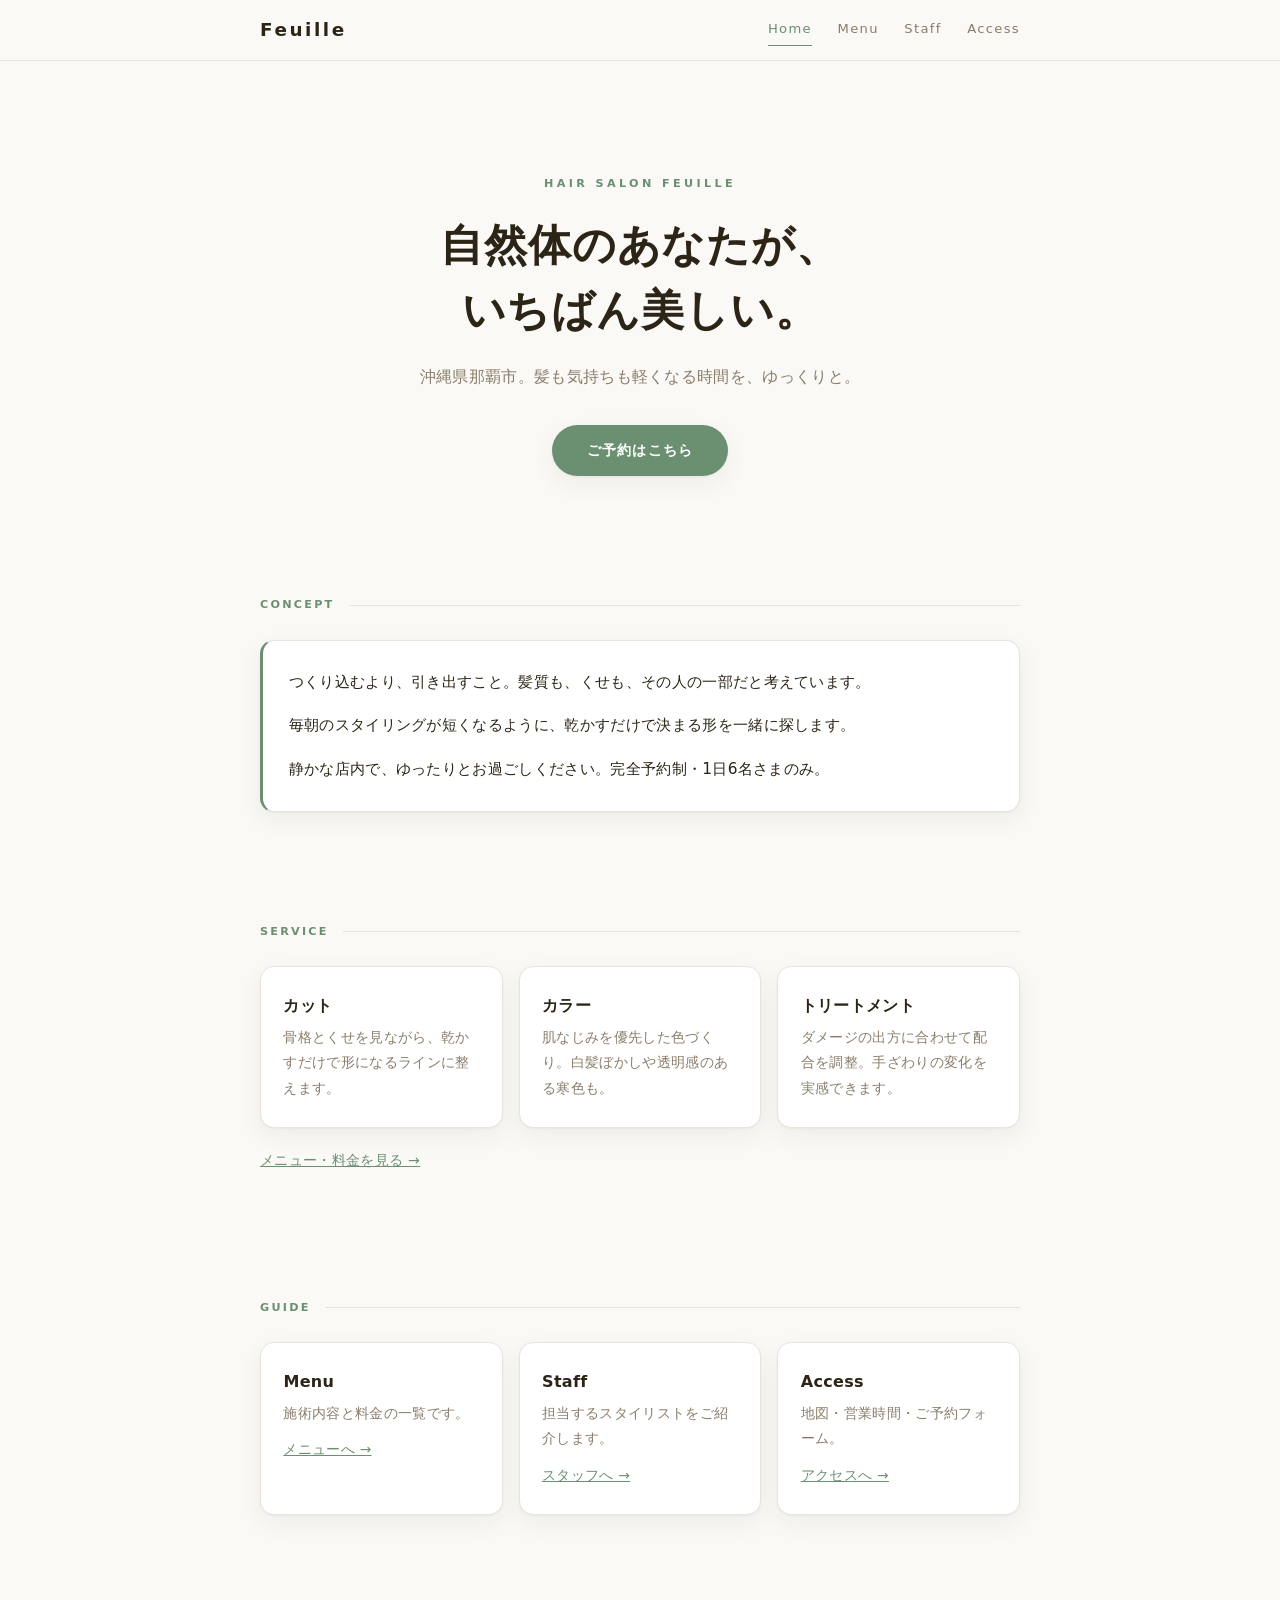
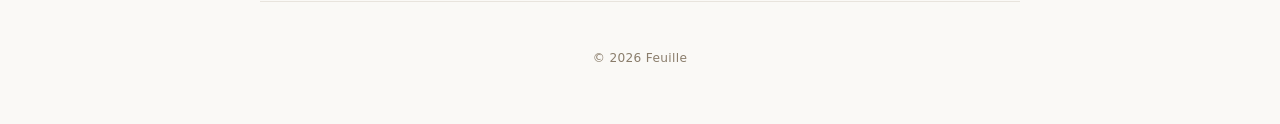
==== index.html @ 7dfeb838 "initial commit Co-Authored-By: Claude Opus 5 (1M context) <noreply@anthropic.com>" ====
<!DOCTYPE html>
<html lang="ja">
<head>
<meta charset="UTF-8">
<meta name="viewport" content="width=device-width, initial-scale=1">
<title>Feuille（フォイユ）— 沖縄県那覇市の美容室</title>
<meta name="description" content="自然体のあなたが、いちばん美しい。沖縄県那覇市の美容室 Feuille（フォイユ）。カット・カラー・トリートメント。10:00〜19:00（火曜定休）">
<meta name="color-scheme" content="light dark">
<meta property="og:type" content="website">
<meta property="og:title" content="Feuille（フォイユ）— 沖縄県那覇市の美容室">
<meta property="og:description" content="自然体のあなたが、いちばん美しい。">
<link rel="stylesheet" href="style.css">
</head>

<body>

<header class="nav">
  <div class="nav-inner">
    <a class="brand" href="index.html">Feuille</a>
    <button class="nav-toggle" type="button" id="nav-toggle"
            aria-expanded="false" aria-controls="nav-menu" aria-label="メニューを開く">
      <span></span><span></span><span></span>
    </button>
    <nav class="nav-menu" id="nav-menu" aria-label="メインナビゲーション">
      <a href="index.html" aria-current="page">Home</a>
      <a href="menu.html">Menu</a>
      <a href="staff.html">Staff</a>
      <a href="access.html">Access</a>
    </nav>
  </div>
</header>

<div class="wrap">

  <header class="hero">
    <p class="eyebrow">Hair Salon Feuille</p>
    <h1>自然体のあなたが、<br>いちばん美しい。</h1>
    <p class="lead">沖縄県那覇市。髪も気持ちも軽くなる時間を、ゆっくりと。</p>
    <a class="btn" href="access.html#reserve">ご予約はこちら</a>
  </header>

  <main>
    <section aria-labelledby="concept-label">
      <h2 class="label" id="concept-label">Concept</h2>
      <div class="panel reveal">
        <p>つくり込むより、引き出すこと。髪質も、くせも、その人の一部だと考えています。</p>
        <p>毎朝のスタイリングが短くなるように、乾かすだけで決まる形を一緒に探します。</p>
        <p>静かな店内で、ゆったりとお過ごしください。完全予約制・1日6名さまのみ。</p>
      </div>
    </section>

    <section aria-labelledby="service-label">
      <h2 class="label" id="service-label">Service</h2>
      <div class="grid">
        <article class="card reveal">
          <h3>カット</h3>
          <p>骨格とくせを見ながら、乾かすだけで形になるラインに整えます。</p>
        </article>
        <article class="card reveal">
          <h3>カラー</h3>
          <p>肌なじみを優先した色づくり。白髪ぼかしや透明感のある寒色も。</p>
        </article>
        <article class="card reveal">
          <h3>トリートメント</h3>
          <p>ダメージの出方に合わせて配合を調整。手ざわりの変化を実感できます。</p>
        </article>
      </div>
      <p style="margin-top:1.2rem;font-size:.88rem;">
        <a href="menu.html">メニュー・料金を見る →</a>
      </p>
    </section>

    <section aria-labelledby="guide-label">
      <h2 class="label" id="guide-label">Guide</h2>
      <div class="grid">
        <article class="card reveal">
          <h3>Menu</h3>
          <p>施術内容と料金の一覧です。</p>
          <p style="margin-top:.7rem;"><a href="menu.html">メニューへ →</a></p>
        </article>
        <article class="card reveal">
          <h3>Staff</h3>
          <p>担当するスタイリストをご紹介します。</p>
          <p style="margin-top:.7rem;"><a href="staff.html">スタッフへ →</a></p>
        </article>
        <article class="card reveal">
          <h3>Access</h3>
          <p>地図・営業時間・ご予約フォーム。</p>
          <p style="margin-top:.7rem;"><a href="access.html">アクセスへ →</a></p>
        </article>
      </div>
    </section>
  </main>

  <footer>
    <p>&copy; 2026 Feuille</p>
  </footer>

</div>

<script src="script.js"></script>
</body>
</html>
---- style.css ----
/* ============================================================
   Feuille — 共通スタイル
   全ページで読み込む。配色の変更はこのファイル1箇所で済む。
   ============================================================ */

:root {
  --accent:        #6b8f71;   /* くすみグリーン */
  --accent-strong: #4a6b50;
  --accent-soft:   rgba(107, 143, 113, .10);

  --bg:            #faf9f6;
  --bg-elevated:   #ffffff;
  --border:        #e8e4dd;
  --text:          #2c2416;
  --text-muted:    #8a7d6b;

  --radius:        14px;
  --shadow:        0 1px 2px rgba(44, 36, 22, .04),
                   0 8px 24px rgba(44, 36, 22, .06);
  --maxw:          760px;
  --nav-h:         60px;
}

@media (prefers-color-scheme: dark) {
  :root {
    --accent:        #8fb495;
    --accent-strong: #a9c9ae;
    --accent-soft:   rgba(143, 180, 149, .14);

    --bg:            #151614;
    --bg-elevated:   #1d1f1c;
    --border:        #2b2e2a;
    --text:          #eceae4;
    --text-muted:    #9c968a;

    --shadow:        0 1px 2px rgba(0, 0, 0, .3),
                     0 8px 24px rgba(0, 0, 0, .25);
  }
}

/* ============================================================
   Base
   ============================================================ */
*, *::before, *::after { box-sizing: border-box; }
html { -webkit-text-size-adjust: 100%; scroll-behavior: smooth; }

body {
  margin: 0;
  background: var(--bg);
  color: var(--text);
  font-family: "Hiragino Sans", "Hiragino Kaku Gothic ProN", "Yu Gothic UI",
               "Noto Sans JP", system-ui, -apple-system, "Segoe UI", sans-serif;
  font-size: 16px;
  line-height: 1.9;
  letter-spacing: .02em;
  -webkit-font-smoothing: antialiased;
}

.wrap {
  width: min(100% - 2.5rem, var(--maxw));
  margin-inline: auto;
}

a { color: var(--accent); }

/* ============================================================
   Navigation
   ============================================================ */
.nav {
  position: sticky;
  top: 0;
  z-index: 50;
  border-bottom: 1px solid var(--border);
  background: color-mix(in srgb, var(--bg) 88%, transparent);
  backdrop-filter: blur(10px);
}

.nav-inner {
  width: min(100% - 2.5rem, var(--maxw));
  margin-inline: auto;
  height: var(--nav-h);
  display: flex;
  align-items: center;
  justify-content: space-between;
}

.brand {
  font-size: 1.15rem;
  font-weight: 700;
  letter-spacing: .14em;
  color: var(--text);
  text-decoration: none;
}

.nav-menu {
  display: flex;
  gap: 1.6rem;
}

.nav-menu a {
  font-size: .82rem;
  letter-spacing: .1em;
  text-decoration: none;
  color: var(--text-muted);
  padding-block: .2rem;
  border-bottom: 1px solid transparent;
}

.nav-menu a[aria-current="page"] {
  color: var(--accent);
  border-bottom-color: var(--accent);
}

@media (hover: hover) {
  .nav-menu a:hover { color: var(--text); }
}

/* ---- ハンバーガー ---- */
.nav-toggle {
  display: none;
  width: 40px;
  height: 40px;
  padding: 0;
  border: none;
  background: none;
  cursor: pointer;
}

.nav-toggle span {
  display: block;
  width: 22px;
  height: 1.5px;
  margin: 5px auto;
  background: var(--text);
  transition: transform .25s ease, opacity .25s ease;
}

.nav-toggle[aria-expanded="true"] span:nth-child(1) { transform: translateY(6.5px) rotate(45deg); }
.nav-toggle[aria-expanded="true"] span:nth-child(2) { opacity: 0; }
.nav-toggle[aria-expanded="true"] span:nth-child(3) { transform: translateY(-6.5px) rotate(-45deg); }

@media (max-width: 680px) {
  .nav-toggle { display: block; }

  .nav-menu {
    position: absolute;
    left: 0;
    right: 0;
    top: var(--nav-h);
    flex-direction: column;
    gap: 0;
    padding: .5rem 1.25rem 1.2rem;
    border-bottom: 1px solid var(--border);
    background: var(--bg);
    /* 閉じている間はフォーカスも当たらないようにする */
    display: none;
  }

  .nav-menu.is-open { display: flex; }
  .nav-menu a { padding-block: .7rem; border-bottom: none; }
}

/* ============================================================
   Hero
   ============================================================ */
.hero {
  padding: clamp(4rem, 14vw, 7rem) 0 clamp(2.5rem, 8vw, 4rem);
  text-align: center;
}

.hero .eyebrow {
  margin: 0 0 1.2rem;
  font-size: .7rem;
  font-weight: 700;
  letter-spacing: .3em;
  text-transform: uppercase;
  color: var(--accent);
}

.hero h1 {
  margin: 0;
  font-size: clamp(1.7rem, 5.6vw, 2.7rem);
  font-weight: 700;
  line-height: 1.5;
  letter-spacing: .02em;
}

.hero .lead {
  max-width: 32em;
  margin: 1.2rem auto 0;
  color: var(--text-muted);
  font-size: clamp(.92rem, 3.2vw, 1rem);
}

.btn {
  display: inline-block;
  margin-top: 2rem;
  padding: .75rem 2.2rem;
  border-radius: 999px;
  background: var(--accent);
  color: #fff;
  font-size: .9rem;
  font-weight: 700;
  letter-spacing: .08em;
  text-decoration: none;
  box-shadow: var(--shadow);
  transition: background .2s ease;
}
@media (hover: hover) {
  .btn:hover { background: var(--accent-strong); }
}

/* ============================================================
   Sections
   ============================================================ */
section { padding-block: clamp(2.2rem, 7vw, 3.4rem); }

.label {
  margin: 0 0 1.5rem;
  display: flex;
  align-items: center;
  gap: .9rem;
  font-size: .7rem;
  font-weight: 700;
  letter-spacing: .2em;
  text-transform: uppercase;
  color: var(--accent);
}
.label::after {
  content: "";
  flex: 1;
  height: 1px;
  background: var(--border);
}

.panel {
  padding: 1.7rem 1.6rem;
  border: 1px solid var(--border);
  border-left: 3px solid var(--accent);
  border-radius: var(--radius);
  background: var(--bg-elevated);
  box-shadow: var(--shadow);
}
.panel p { margin: 0; font-size: .96rem; }
.panel p + p { margin-top: .9rem; }

/* ============================================================
   Cards（サービス概要・スタッフ）
   ============================================================ */
.grid {
  display: grid;
  grid-template-columns: repeat(auto-fit, minmax(220px, 1fr));
  gap: 1rem;
}

.card {
  padding: 1.6rem 1.4rem;
  border: 1px solid var(--border);
  border-radius: var(--radius);
  background: var(--bg-elevated);
  box-shadow: var(--shadow);
  transition: transform .25s ease, border-color .25s ease;
}
@media (hover: hover) {
  .card:hover { transform: translateY(-3px); border-color: var(--accent); }
}

.card h3 {
  margin: 0 0 .4rem;
  font-size: 1rem;
  font-weight: 700;
  line-height: 1.6;
}
.card p {
  margin: 0;
  font-size: .86rem;
  line-height: 1.85;
  color: var(--text-muted);
}

/* ---- スタッフ ---- */
.staff { text-align: center; }

.initial {
  width: 74px;
  height: 74px;
  margin: 0 auto 1.1rem;
  border-radius: 50%;
  display: grid;
  place-items: center;
  font-size: 1.7rem;
  font-weight: 700;
  letter-spacing: .04em;
  color: #fff;
  background: linear-gradient(140deg, var(--accent), var(--accent-strong));
  box-shadow: 0 0 0 6px var(--accent-soft);
}

.staff .role {
  display: block;
  margin-bottom: .6rem;
  font-size: .72rem;
  font-weight: 700;
  letter-spacing: .14em;
  color: var(--accent);
}

/* ============================================================
   Menu list（料金表）
   ============================================================ */
.menu-list {
  margin: 0;
  padding: .6rem 1.5rem;
  list-style: none;
  border: 1px solid var(--border);
  border-radius: var(--radius);
  background: var(--bg-elevated);
  box-shadow: var(--shadow);
}

.menu-list li {
  display: flex;
  align-items: center;
  gap: .8rem;
  padding: 1rem 0;
  border-bottom: 1px dashed var(--border);
}
.menu-list li:last-child { border-bottom: none; }

.menu-list .info { min-width: 0; }
.menu-list .name { display: block; font-size: .98rem; font-weight: 600; }
.menu-list .desc {
  display: block;
  margin-top: .15rem;
  font-size: .8rem;
  color: var(--text-muted);
}

.menu-list .leader {
  flex: 1;
  min-width: 1.5rem;
  height: 1px;
  background: repeating-linear-gradient(
    to right, var(--border) 0 3px, transparent 3px 7px);
}

.menu-list .price {
  flex-shrink: 0;
  font-size: .95rem;
  font-weight: 700;
  color: var(--accent);
  font-variant-numeric: tabular-nums;
}

/* ============================================================
   Access（情報・地図・フォーム）
   ============================================================ */
.info-list {
  margin: 0;
  display: grid;
  gap: .7rem;
}
.info-list > div { display: flex; gap: 1rem; align-items: baseline; }
.info-list dt {
  flex-shrink: 0;
  width: 5em;
  font-size: .74rem;
  font-weight: 700;
  letter-spacing: .12em;
  color: var(--accent);
}
.info-list dd { margin: 0; font-size: .94rem; }

.map {
  margin-top: 1.2rem;
  border: 1px solid var(--border);
  border-radius: var(--radius);
  overflow: hidden;
  box-shadow: var(--shadow);
  line-height: 0;
}
.map iframe {
  display: block;
  width: 100%;
  height: clamp(220px, 45vw, 320px);
  border: 0;
}

/* ---- 予約フォーム ---- */
.form {
  display: grid;
  gap: 1.1rem;
  padding: 1.7rem 1.6rem;
  border: 1px solid var(--border);
  border-radius: var(--radius);
  background: var(--bg-elevated);
  box-shadow: var(--shadow);
}

.field { display: grid; gap: .4rem; }

.field label {
  font-size: .78rem;
  font-weight: 700;
  letter-spacing: .08em;
  color: var(--text-muted);
}

.field input,
.field select {
  width: 100%;
  padding: .6rem .8rem;
  border: 1px solid var(--border);
  border-radius: 9px;
  background: var(--bg);
  color: var(--text);
  font: inherit;
  font-size: .9rem;
}

.field input:focus-visible,
.field select:focus-visible {
  outline: 2px solid var(--accent);
  outline-offset: 1px;
}

.form button {
  padding: .75rem 0;
  border: none;
  border-radius: 999px;
  background: var(--accent);
  color: #fff;
  font: inherit;
  font-size: .9rem;
  font-weight: 700;
  letter-spacing: .08em;
  cursor: pointer;
  transition: background .2s ease;
}
@media (hover: hover) {
  .form button:hover { background: var(--accent-strong); }
}

.form-note {
  margin: 0;
  font-size: .76rem;
  color: var(--text-muted);
  text-align: center;
}

/* 送信後に出すデモ用メッセージ */
.form-result {
  margin: 0;
  padding: .7rem 1rem;
  border-radius: 9px;
  background: var(--accent-soft);
  color: var(--accent);
  font-size: .84rem;
  font-weight: 700;
  text-align: center;
}
.form-result[hidden] { display: none; }

/* ============================================================
   Footer
   ============================================================ */
footer {
  margin-top: 2rem;
  padding: 2.8rem 0 3.4rem;
  border-top: 1px solid var(--border);
  text-align: center;
  color: var(--text-muted);
  font-size: .76rem;
}
footer p { margin: 0; }

/* ============================================================
   Scroll reveal
   ============================================================ */
.reveal {
  opacity: 0;
  transform: translateY(14px);
  transition: opacity .6s ease, transform .6s ease;
}
.reveal.visible { opacity: 1; transform: none; }

@media (prefers-reduced-motion: reduce) {
  html { scroll-behavior: auto; }
  .reveal { opacity: 1; transform: none; transition: none; }
  .card, .btn, .form button, .nav-toggle span { transition: none; }
}
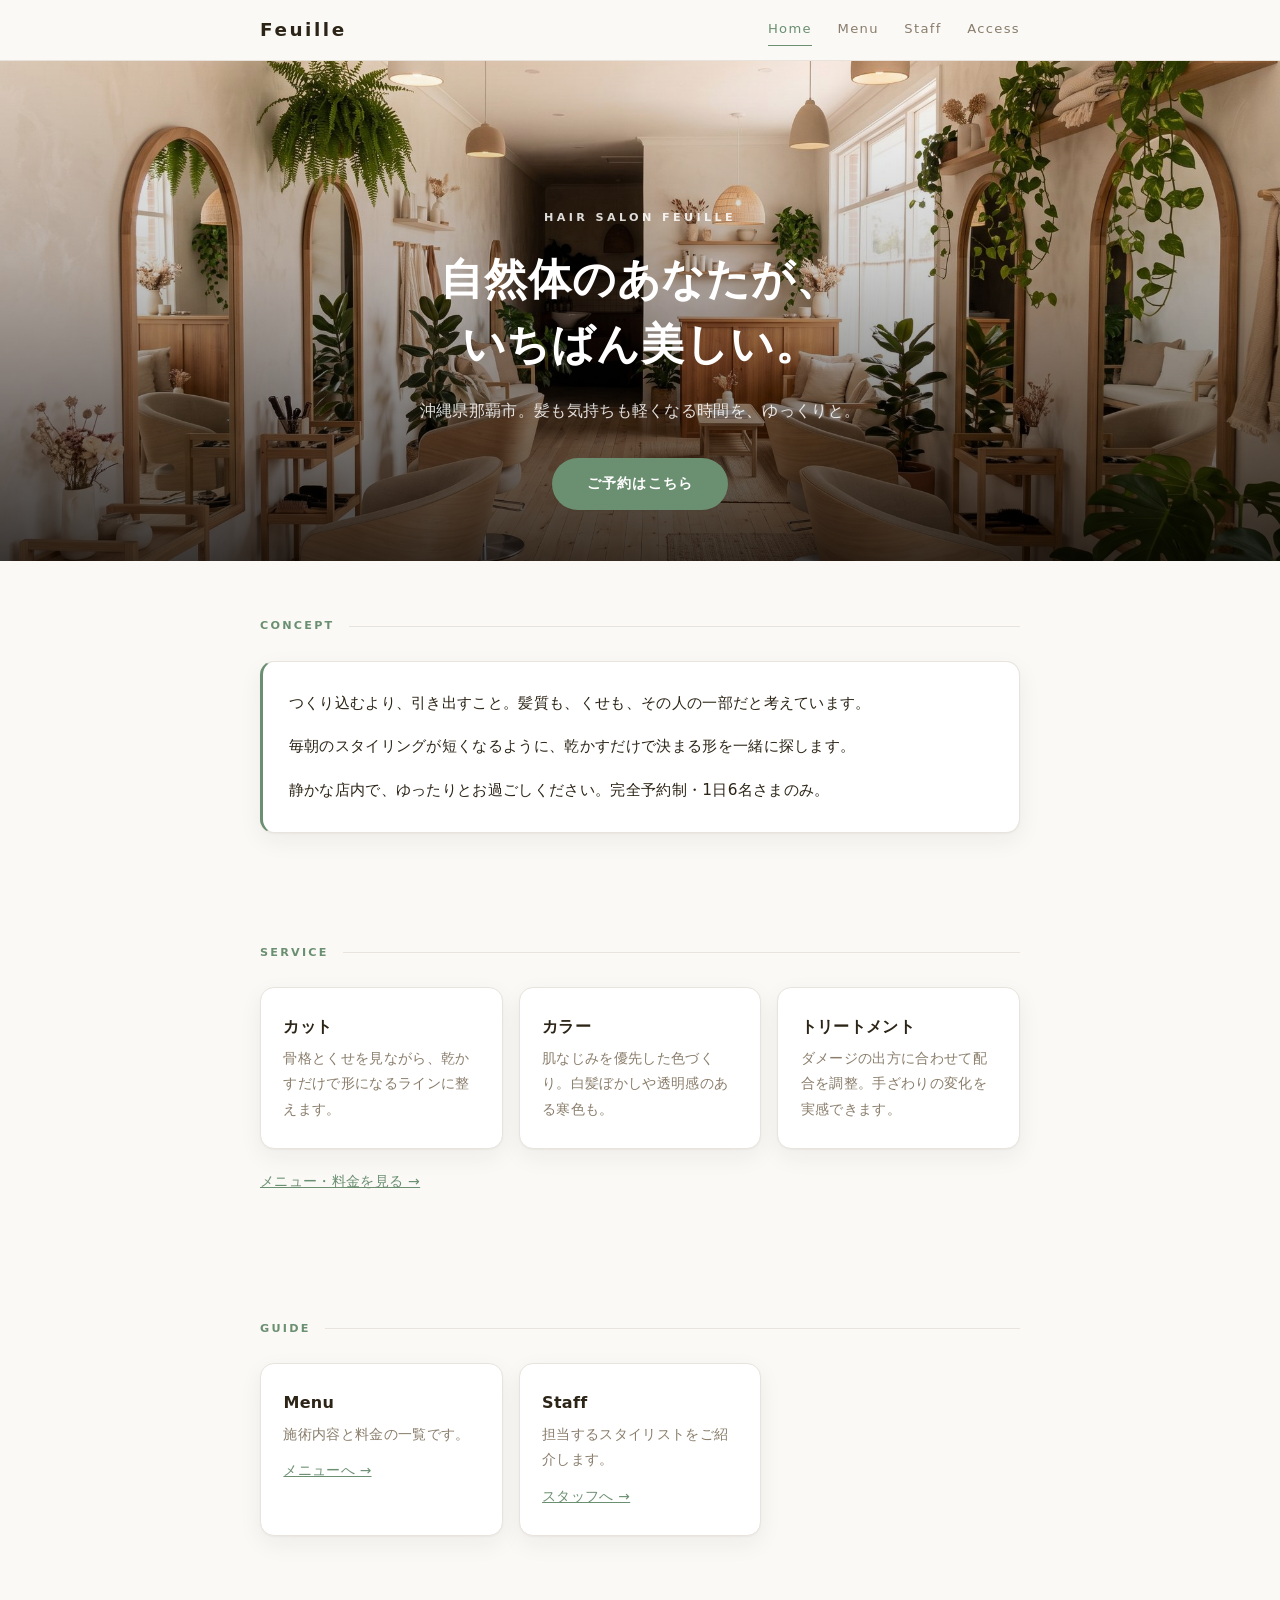
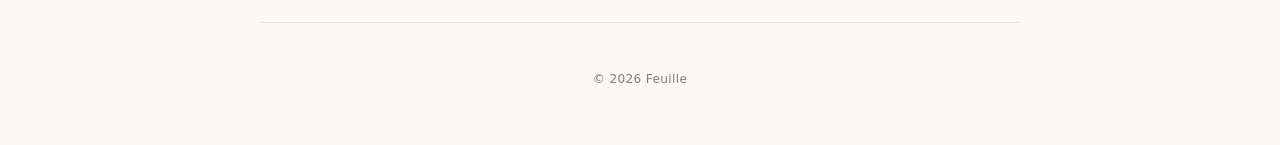
==== commit 6c5a3c5b: "add hero image Co-Authored-By: Claude Opus 5.5 <noreply@anthropic.com>" ====
--- a/index.html
+++ b/index.html
@@ -30,14 +30,17 @@
   </div>
 </header>
 
-<div class="wrap">
-
-  <header class="hero">
+<header class="hero hero-image">
+  <img src="images/hero.jpg" alt="" width="2000" height="800" fetchpriority="high">
+  <div class="hero-content">
     <p class="eyebrow">Hair Salon Feuille</p>
     <h1>自然体のあなたが、<br>いちばん美しい。</h1>
     <p class="lead">沖縄県那覇市。髪も気持ちも軽くなる時間を、ゆっくりと。</p>
     <a class="btn" href="access.html#reserve">ご予約はこちら</a>
-  </header>
+  </div>
+</header>
+
+<div class="wrap">
 
   <main>
     <section aria-labelledby="concept-label">
--- a/style.css
+++ b/style.css
@@ -192,6 +192,40 @@
   font-size: clamp(.92rem, 3.2vw, 1rem);
 }
 
+/* 全幅の画像ヒーロー（.wrap の外に置く） */
+.hero-image {
+  position: relative;
+  height: clamp(380px, 52vw, 500px);
+  padding: 0;
+  display: flex;
+  align-items: flex-end;
+  justify-content: center;
+  overflow: hidden;
+}
+.hero-image img {
+  position: absolute;
+  inset: 0;
+  width: 100%;
+  height: 100%;
+  object-fit: cover;
+  object-position: center 40%;
+}
+.hero-image::after {
+  content: "";
+  position: absolute;
+  inset: 0;
+  background: linear-gradient(to top, rgba(0,0,0,0.75) 0%, rgba(0,0,0,0.2) 60%, transparent 100%);
+}
+.hero-image .hero-content {
+  position: relative;
+  z-index: 1;
+  width: min(100% - 2.5rem, var(--maxw));
+  padding-bottom: clamp(2rem, 6vw, 3.2rem);
+  color: #fff;
+}
+.hero-image .eyebrow { color: rgba(255,255,255,.85); }
+.hero-image .lead    { color: rgba(255,255,255,.85); }
+
 .btn {
   display: inline-block;
   margin-top: 2rem;
